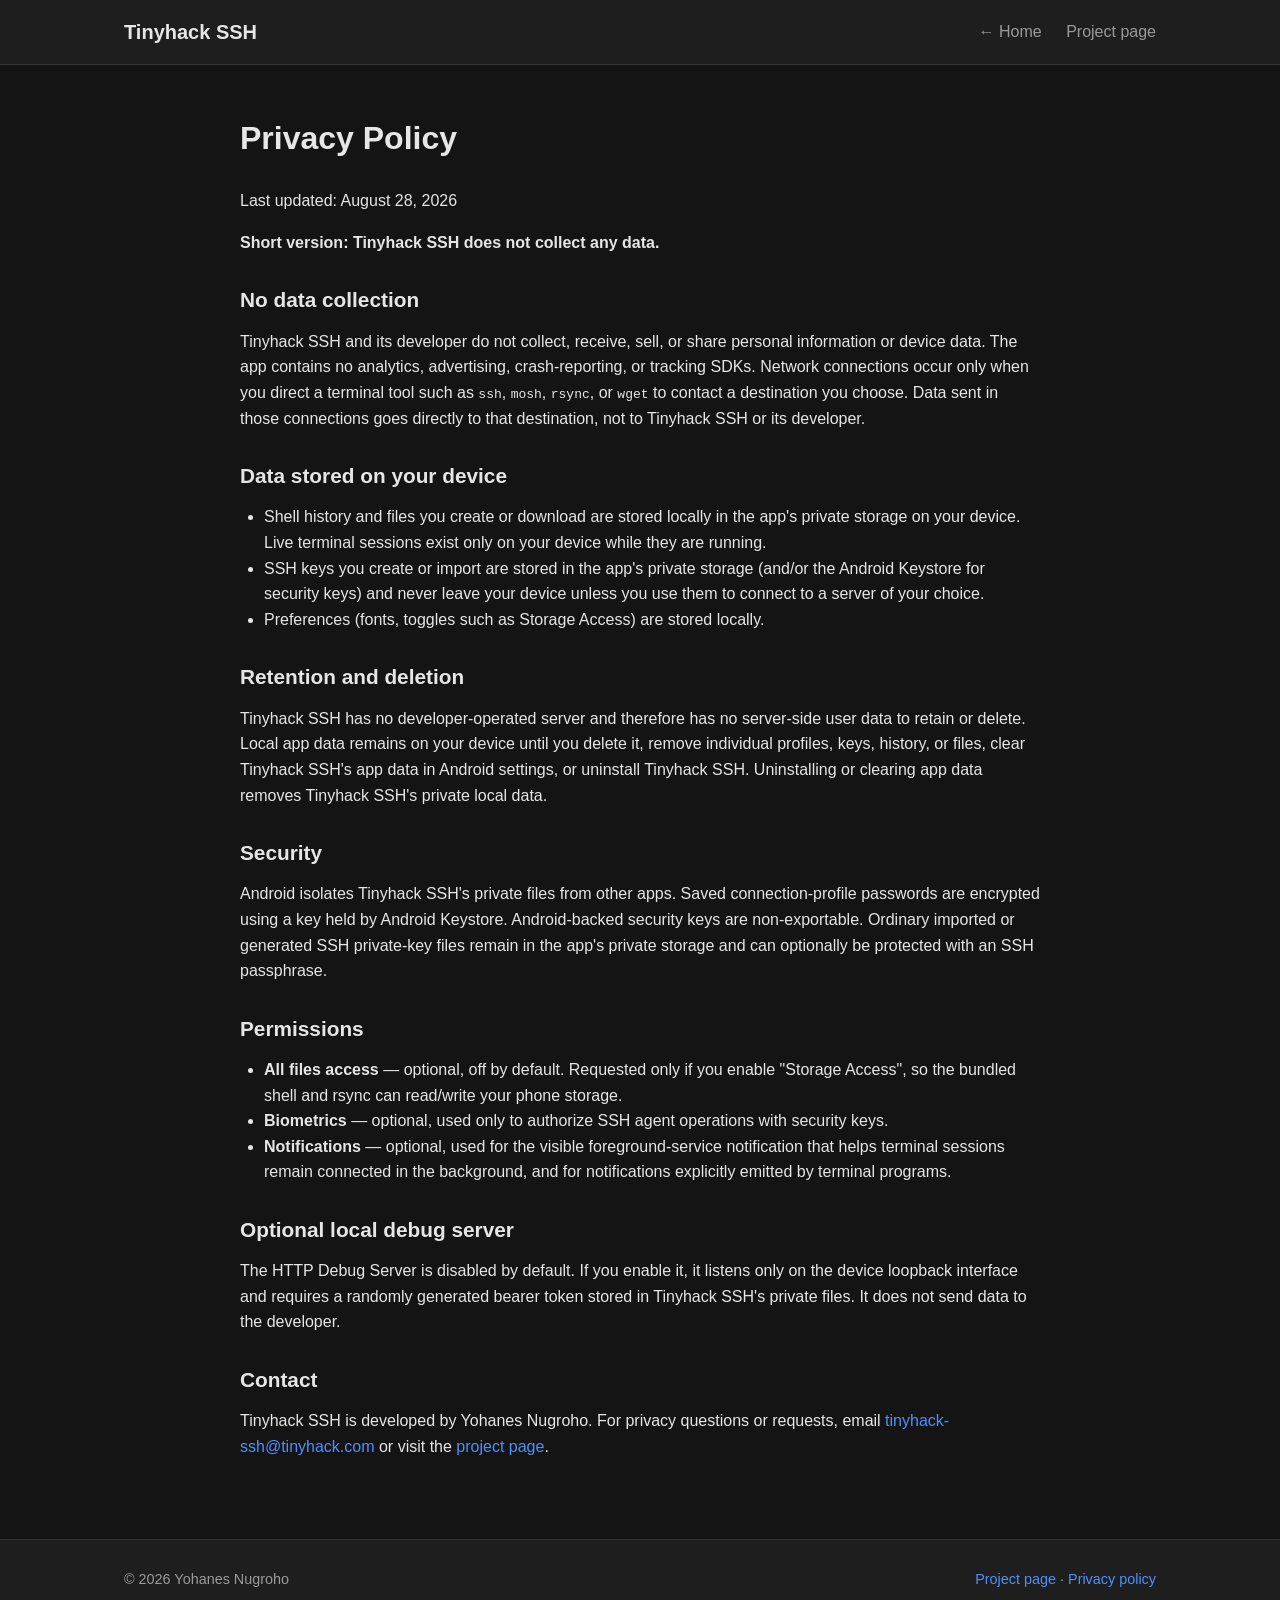
==== website/privacy.html @ 6c98a115 "Tinyhack SSH 1.0.0: Android terminal with Ghostty VT core Standalone terminal emulator porting the G" ====
<!DOCTYPE html>
<html lang="en">
<head>
<meta charset="utf-8">
<meta name="viewport" content="width=device-width, initial-scale=1">
<title>Privacy Policy — Tinyhack SSH</title>
<meta name="description" content="Privacy policy for the Tinyhack SSH terminal emulator for Android.">
<link rel="stylesheet" href="style.css">
</head>
<body>

<header>
  <div class="container">
    <span class="brand">Tinyhack SSH</span>
    <nav>
      <a href="index.html">&larr; Home</a>
      <a href="https://tinyhack.com/tinyhack-ssh/">Project page</a>
    </nav>
  </div>
</header>

<div class="container page">
  <h1>Privacy Policy</h1>
  <p class="muted">Last updated: August 28, 2026</p>

  <p><strong>Short version: Tinyhack SSH does not collect any data.</strong></p>

  <h2>No data collection</h2>
  <p>Tinyhack SSH and its developer do not collect, receive, sell, or share personal information or device data. The app contains no analytics, advertising, crash-reporting, or tracking SDKs. Network connections occur only when you direct a terminal tool such as <code>ssh</code>, <code>mosh</code>, <code>rsync</code>, or <code>wget</code> to contact a destination you choose. Data sent in those connections goes directly to that destination, not to Tinyhack SSH or its developer.</p>

  <h2>Data stored on your device</h2>
  <ul>
    <li>Shell history and files you create or download are stored locally in the app's private storage on your device. Live terminal sessions exist only on your device while they are running.</li>
    <li>SSH keys you create or import are stored in the app's private storage (and/or the Android Keystore for security keys) and never leave your device unless you use them to connect to a server of your choice.</li>
    <li>Preferences (fonts, toggles such as Storage Access) are stored locally.</li>
  </ul>

  <h2>Retention and deletion</h2>
  <p>Tinyhack SSH has no developer-operated server and therefore has no server-side user data to retain or delete. Local app data remains on your device until you delete it, remove individual profiles, keys, history, or files, clear Tinyhack SSH's app data in Android settings, or uninstall Tinyhack SSH. Uninstalling or clearing app data removes Tinyhack SSH's private local data.</p>

  <h2>Security</h2>
  <p>Android isolates Tinyhack SSH's private files from other apps. Saved connection-profile passwords are encrypted using a key held by Android Keystore. Android-backed security keys are non-exportable. Ordinary imported or generated SSH private-key files remain in the app's private storage and can optionally be protected with an SSH passphrase.</p>

  <h2>Permissions</h2>
  <ul>
    <li><strong>All files access</strong> — optional, off by default. Requested only if you enable "Storage Access", so the bundled shell and rsync can read/write your phone storage.</li>
    <li><strong>Biometrics</strong> — optional, used only to authorize SSH agent operations with security keys.</li>
    <li><strong>Notifications</strong> — optional, used for the visible foreground-service notification that helps terminal sessions remain connected in the background, and for notifications explicitly emitted by terminal programs.</li>
  </ul>

  <h2>Optional local debug server</h2>
  <p>The HTTP Debug Server is disabled by default. If you enable it, it listens only on the device loopback interface and requires a randomly generated bearer token stored in Tinyhack SSH's private files. It does not send data to the developer.</p>

  <h2>Contact</h2>
  <p>Tinyhack SSH is developed by Yohanes Nugroho. For privacy questions or requests, email <a href="mailto:tinyhack-ssh@tinyhack.com">tinyhack-ssh@tinyhack.com</a> or visit the <a href="https://tinyhack.com/tinyhack-ssh/">project page</a>.</p>
</div>

<footer>
  <div class="container">
    <span>&copy; 2026 Yohanes Nugroho</span>
    <span><a href="https://tinyhack.com/tinyhack-ssh/">Project page</a> &middot; <a href="https://tinyhack.com/tinyhack-ssh/privacy.html">Privacy policy</a></span>
  </div>
</footer>

</body>
</html>
---- website/style.css ----
:root {
  --bg: #141414;
  --bg-alt: #1e1e1e;
  --card: #232323;
  --text: #e6e6e6;
  --muted: #9a9a9a;
  --accent: #4d90fe;
  --border: #333;
}

* { box-sizing: border-box; margin: 0; padding: 0; }

body {
  background: var(--bg);
  color: var(--text);
  font-family: -apple-system, BlinkMacSystemFont, "Segoe UI", Roboto, Helvetica, Arial, sans-serif;
  line-height: 1.6;
}

a { color: var(--accent); text-decoration: none; }
a:hover { text-decoration: underline; }

.container { max-width: 1080px; margin: 0 auto; padding: 0 24px; }

header {
  background: var(--bg-alt);
  border-bottom: 1px solid var(--border);
  padding: 16px 0;
  position: sticky;
  top: 0;
  z-index: 10;
}
header .container { display: flex; align-items: center; justify-content: space-between; }
.brand { font-size: 1.25rem; font-weight: 700; color: var(--text); }
nav a { margin-left: 20px; color: var(--muted); }
nav a:hover { color: var(--text); text-decoration: none; }

.hero {
  padding: 72px 0 56px;
  text-align: center;
  background: linear-gradient(180deg, var(--bg-alt) 0%, var(--bg) 100%);
}
.hero h1 { font-size: 2.8rem; letter-spacing: -0.5px; }
.hero .tagline { font-size: 1.25rem; color: var(--muted); margin: 16px auto 28px; max-width: 720px; }
.btn {
  display: inline-block;
  background: var(--accent);
  color: #fff;
  padding: 12px 28px;
  border-radius: 8px;
  font-weight: 600;
  margin: 4px 8px;
}
.btn:hover { filter: brightness(1.1); text-decoration: none; }
.btn.secondary { background: transparent; border: 1px solid var(--accent); color: var(--accent); }
.badge {
  display: inline-block;
  background: var(--card);
  border: 1px solid var(--border);
  color: var(--muted);
  border-radius: 999px;
  padding: 4px 14px;
  font-size: 0.85rem;
  margin-bottom: 24px;
}

section { padding: 48px 0; }
section h2 { font-size: 1.7rem; margin-bottom: 24px; text-align: center; }

.features {
  display: grid;
  grid-template-columns: repeat(auto-fit, minmax(300px, 1fr));
  gap: 16px;
}
.feature {
  background: var(--card);
  border: 1px solid var(--border);
  border-radius: 12px;
  padding: 20px;
}
.feature h3 { font-size: 1.05rem; margin-bottom: 8px; color: var(--accent); }
.feature p { color: var(--muted); font-size: 0.95rem; }

.screenshots {
  display: grid;
  grid-template-columns: repeat(auto-fit, minmax(240px, 1fr));
  gap: 20px;
  justify-items: center;
}
.shot {
  background: #000;
  border: 1px solid var(--border);
  border-radius: 18px;
  overflow: hidden;
  max-width: 280px;
  box-shadow: 0 8px 30px rgba(0, 0, 0, 0.5);
}
.shot img { display: block; width: 100%; height: auto; }
.shot figcaption { padding: 10px 14px; font-size: 0.85rem; color: var(--muted); background: var(--card); }

footer {
  border-top: 1px solid var(--border);
  background: var(--bg-alt);
  padding: 28px 0;
  color: var(--muted);
  font-size: 0.9rem;
}
footer .container { display: flex; flex-wrap: wrap; gap: 12px; justify-content: space-between; }

.page { padding: 48px 0 64px; max-width: 800px; }
.page h1 { margin-bottom: 24px; }
.page h2 { font-size: 1.3rem; margin: 28px 0 12px; text-align: left; }
.page p, .page ul { color: var(--text); margin-bottom: 16px; }
.page ul { padding-left: 24px; }
.muted { color: var(--muted); }
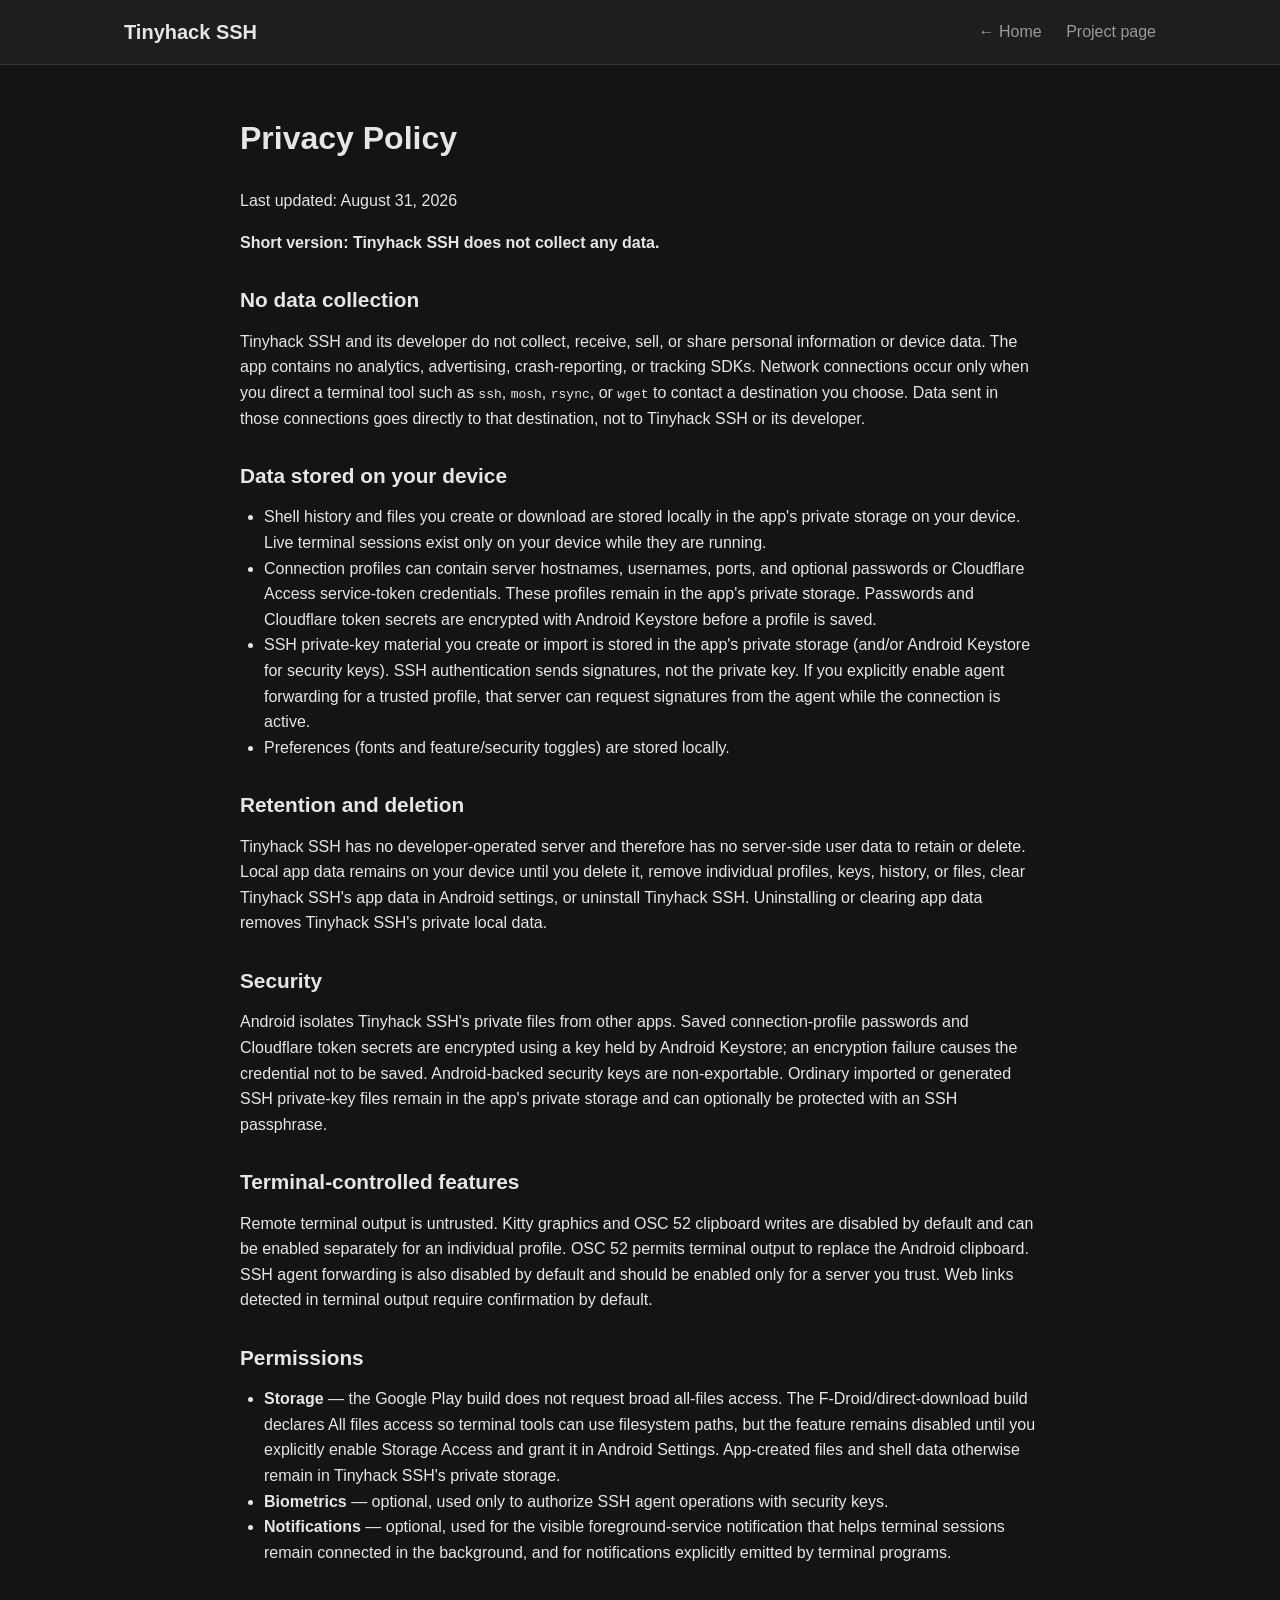
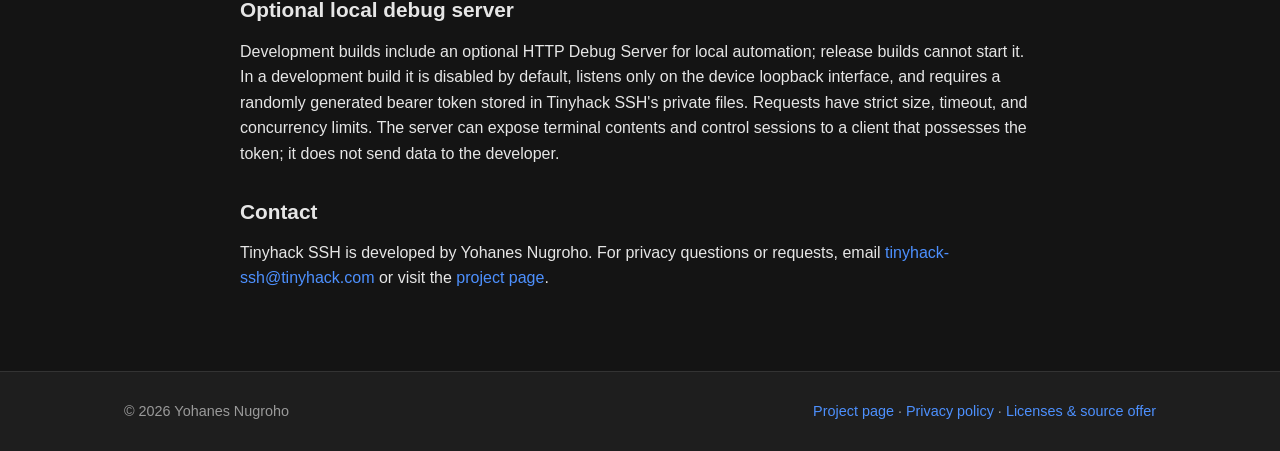
==== commit 2cb08dff: "Release Tinyhack SSH 1.0.1" ====
--- a/website/privacy.html
+++ b/website/privacy.html
@@ -21,7 +21,7 @@
 
 <div class="container page">
   <h1>Privacy Policy</h1>
-  <p class="muted">Last updated: August 28, 2026</p>
+  <p class="muted">Last updated: August 31, 2026</p>
 
   <p><strong>Short version: Tinyhack SSH does not collect any data.</strong></p>
 
@@ -31,25 +31,29 @@
   <h2>Data stored on your device</h2>
   <ul>
     <li>Shell history and files you create or download are stored locally in the app's private storage on your device. Live terminal sessions exist only on your device while they are running.</li>
-    <li>SSH keys you create or import are stored in the app's private storage (and/or the Android Keystore for security keys) and never leave your device unless you use them to connect to a server of your choice.</li>
-    <li>Preferences (fonts, toggles such as Storage Access) are stored locally.</li>
+    <li>Connection profiles can contain server hostnames, usernames, ports, and optional passwords or Cloudflare Access service-token credentials. These profiles remain in the app's private storage. Passwords and Cloudflare token secrets are encrypted with Android Keystore before a profile is saved.</li>
+    <li>SSH private-key material you create or import is stored in the app's private storage (and/or Android Keystore for security keys). SSH authentication sends signatures, not the private key. If you explicitly enable agent forwarding for a trusted profile, that server can request signatures from the agent while the connection is active.</li>
+    <li>Preferences (fonts and feature/security toggles) are stored locally.</li>
   </ul>
 
   <h2>Retention and deletion</h2>
   <p>Tinyhack SSH has no developer-operated server and therefore has no server-side user data to retain or delete. Local app data remains on your device until you delete it, remove individual profiles, keys, history, or files, clear Tinyhack SSH's app data in Android settings, or uninstall Tinyhack SSH. Uninstalling or clearing app data removes Tinyhack SSH's private local data.</p>
 
   <h2>Security</h2>
-  <p>Android isolates Tinyhack SSH's private files from other apps. Saved connection-profile passwords are encrypted using a key held by Android Keystore. Android-backed security keys are non-exportable. Ordinary imported or generated SSH private-key files remain in the app's private storage and can optionally be protected with an SSH passphrase.</p>
+  <p>Android isolates Tinyhack SSH's private files from other apps. Saved connection-profile passwords and Cloudflare token secrets are encrypted using a key held by Android Keystore; an encryption failure causes the credential not to be saved. Android-backed security keys are non-exportable. Ordinary imported or generated SSH private-key files remain in the app's private storage and can optionally be protected with an SSH passphrase.</p>
+
+  <h2>Terminal-controlled features</h2>
+  <p>Remote terminal output is untrusted. Kitty graphics and OSC 52 clipboard writes are disabled by default and can be enabled separately for an individual profile. OSC 52 permits terminal output to replace the Android clipboard. SSH agent forwarding is also disabled by default and should be enabled only for a server you trust. Web links detected in terminal output require confirmation by default.</p>
 
   <h2>Permissions</h2>
   <ul>
-    <li><strong>All files access</strong> — optional, off by default. Requested only if you enable "Storage Access", so the bundled shell and rsync can read/write your phone storage.</li>
+    <li><strong>Storage</strong> — the Google Play build does not request broad all-files access. The F-Droid/direct-download build declares All files access so terminal tools can use filesystem paths, but the feature remains disabled until you explicitly enable Storage Access and grant it in Android Settings. App-created files and shell data otherwise remain in Tinyhack SSH's private storage.</li>
     <li><strong>Biometrics</strong> — optional, used only to authorize SSH agent operations with security keys.</li>
     <li><strong>Notifications</strong> — optional, used for the visible foreground-service notification that helps terminal sessions remain connected in the background, and for notifications explicitly emitted by terminal programs.</li>
   </ul>
 
   <h2>Optional local debug server</h2>
-  <p>The HTTP Debug Server is disabled by default. If you enable it, it listens only on the device loopback interface and requires a randomly generated bearer token stored in Tinyhack SSH's private files. It does not send data to the developer.</p>
+  <p>Development builds include an optional HTTP Debug Server for local automation; release builds cannot start it. In a development build it is disabled by default, listens only on the device loopback interface, and requires a randomly generated bearer token stored in Tinyhack SSH's private files. Requests have strict size, timeout, and concurrency limits. The server can expose terminal contents and control sessions to a client that possesses the token; it does not send data to the developer.</p>
 
   <h2>Contact</h2>
   <p>Tinyhack SSH is developed by Yohanes Nugroho. For privacy questions or requests, email <a href="mailto:tinyhack-ssh@tinyhack.com">tinyhack-ssh@tinyhack.com</a> or visit the <a href="https://tinyhack.com/tinyhack-ssh/">project page</a>.</p>
@@ -58,7 +62,7 @@
 <footer>
   <div class="container">
     <span>&copy; 2026 Yohanes Nugroho</span>
-    <span><a href="https://tinyhack.com/tinyhack-ssh/">Project page</a> &middot; <a href="https://tinyhack.com/tinyhack-ssh/privacy.html">Privacy policy</a></span>
+    <span><a href="https://tinyhack.com/tinyhack-ssh/">Project page</a> &middot; <a href="https://tinyhack.com/tinyhack-ssh/privacy.html">Privacy policy</a> &middot; <a href="third-party-notices.txt">Licenses &amp; source offer</a></span>
   </div>
 </footer>
 
--- a/website/style.css
+++ b/website/style.css
@@ -53,6 +53,7 @@
 }
 .btn:hover { filter: brightness(1.1); text-decoration: none; }
 .btn.secondary { background: transparent; border: 1px solid var(--accent); color: var(--accent); }
+.btn.disabled { background: #3a3a3a; color: var(--muted); cursor: not-allowed; }
 .badge {
   display: inline-block;
   background: var(--card);
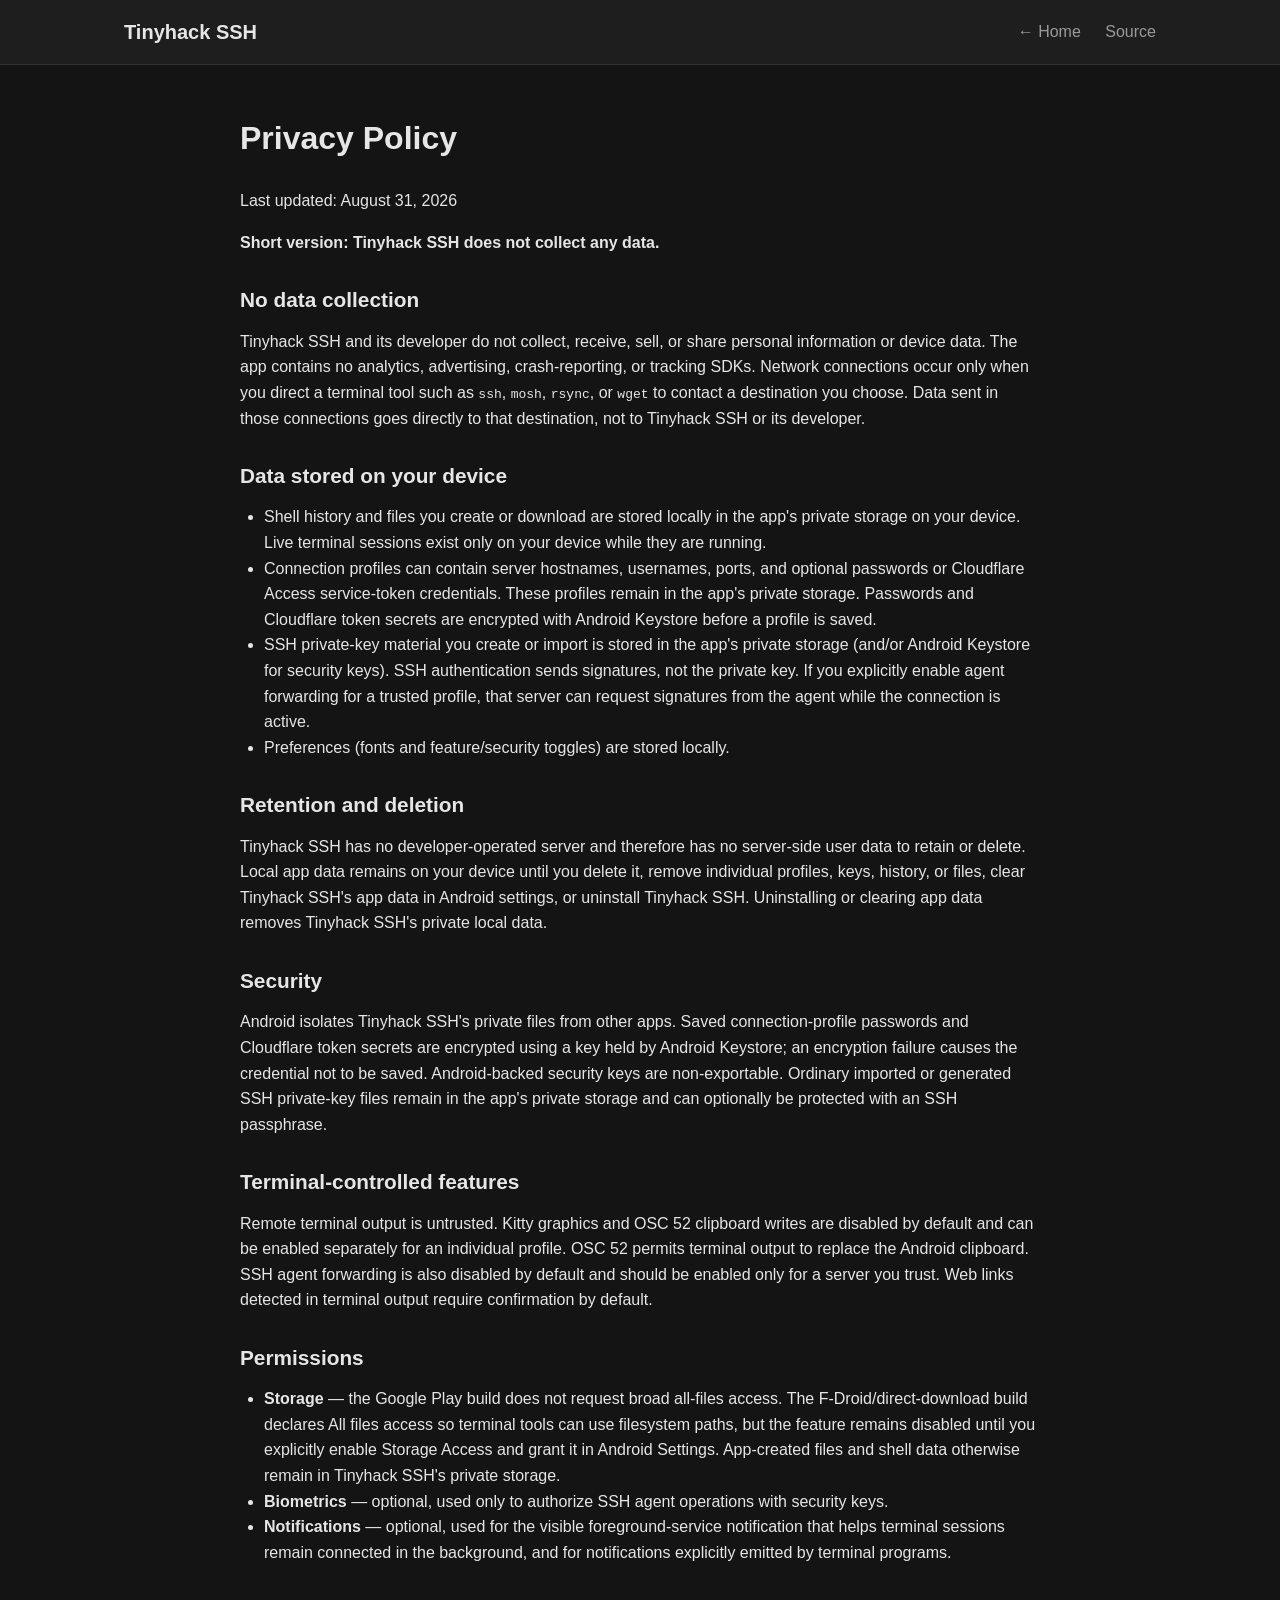
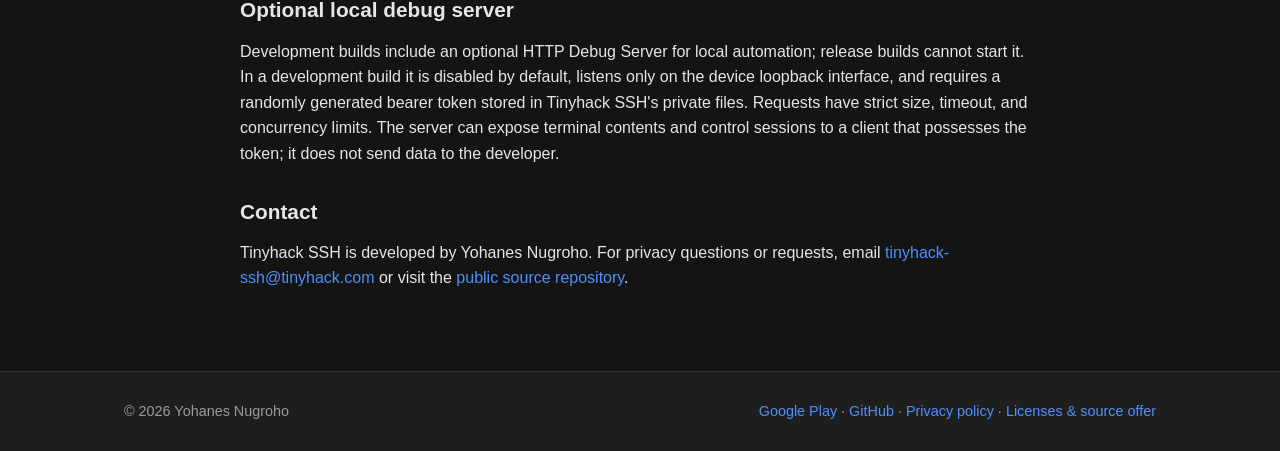
==== commit 856a7ee3: "Publish Play Store and source links" ====
--- a/website/privacy.html
+++ b/website/privacy.html
@@ -14,7 +14,7 @@
     <span class="brand">Tinyhack SSH</span>
     <nav>
       <a href="index.html">&larr; Home</a>
-      <a href="https://tinyhack.com/tinyhack-ssh/">Project page</a>
+      <a href="https://github.com/yohanes/tinyhack-ssh">Source</a>
     </nav>
   </div>
 </header>
@@ -56,13 +56,13 @@
   <p>Development builds include an optional HTTP Debug Server for local automation; release builds cannot start it. In a development build it is disabled by default, listens only on the device loopback interface, and requires a randomly generated bearer token stored in Tinyhack SSH's private files. Requests have strict size, timeout, and concurrency limits. The server can expose terminal contents and control sessions to a client that possesses the token; it does not send data to the developer.</p>
 
   <h2>Contact</h2>
-  <p>Tinyhack SSH is developed by Yohanes Nugroho. For privacy questions or requests, email <a href="mailto:tinyhack-ssh@tinyhack.com">tinyhack-ssh@tinyhack.com</a> or visit the <a href="https://tinyhack.com/tinyhack-ssh/">project page</a>.</p>
+  <p>Tinyhack SSH is developed by Yohanes Nugroho. For privacy questions or requests, email <a href="mailto:tinyhack-ssh@tinyhack.com">tinyhack-ssh@tinyhack.com</a> or visit the <a href="https://github.com/yohanes/tinyhack-ssh">public source repository</a>.</p>
 </div>
 
 <footer>
   <div class="container">
     <span>&copy; 2026 Yohanes Nugroho</span>
-    <span><a href="https://tinyhack.com/tinyhack-ssh/">Project page</a> &middot; <a href="https://tinyhack.com/tinyhack-ssh/privacy.html">Privacy policy</a> &middot; <a href="third-party-notices.txt">Licenses &amp; source offer</a></span>
+    <span><a href="https://play.google.com/store/apps/details?id=com.tinyhack.ssh">Google Play</a> &middot; <a href="https://github.com/yohanes/tinyhack-ssh">GitHub</a> &middot; <a href="https://tinyhack.com/tinyhack-ssh/privacy.html">Privacy policy</a> &middot; <a href="third-party-notices.txt">Licenses &amp; source offer</a></span>
   </div>
 </footer>
 
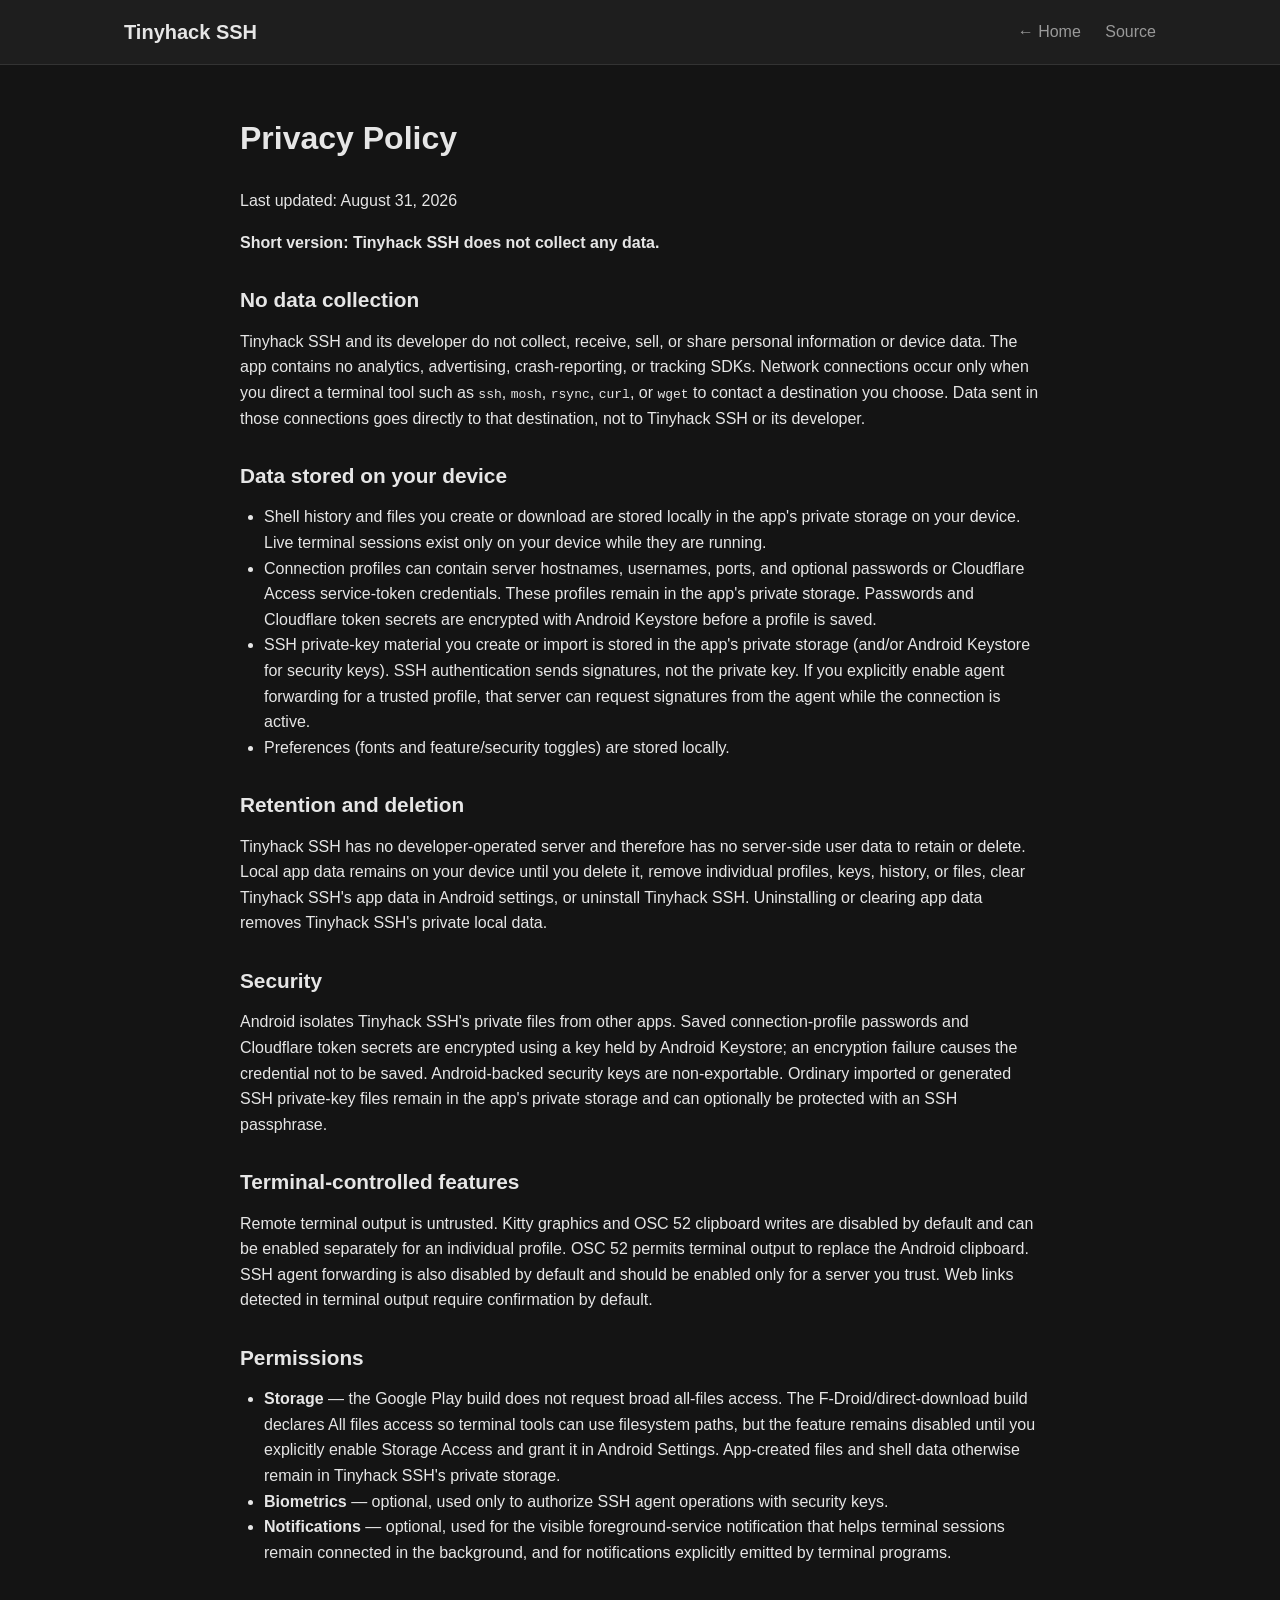
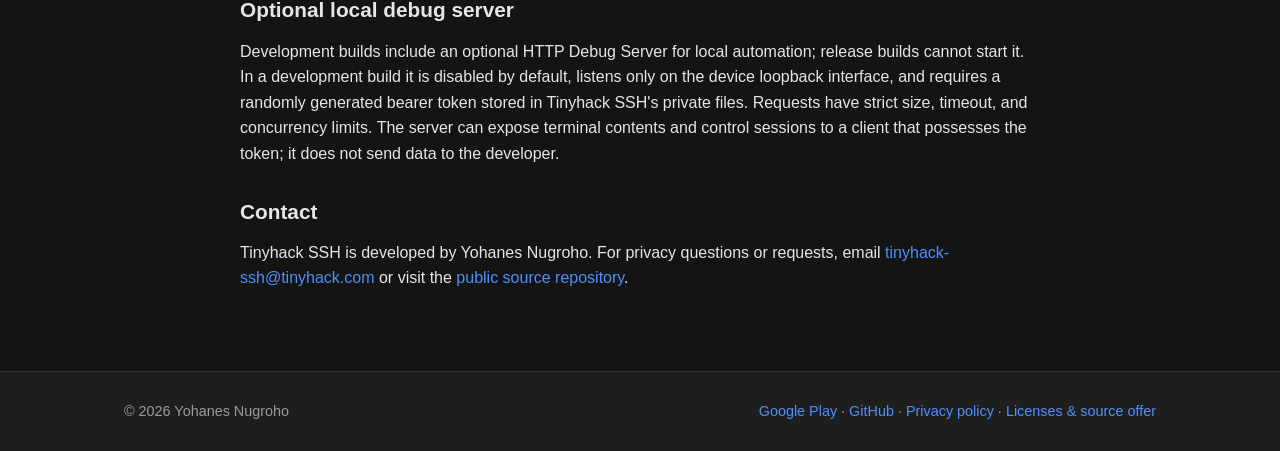
==== commit 6993eb14: "Release 1.0.3 with curl and terminal usability improvements" ====
--- a/website/privacy.html
+++ b/website/privacy.html
@@ -26,7 +26,7 @@
   <p><strong>Short version: Tinyhack SSH does not collect any data.</strong></p>
 
   <h2>No data collection</h2>
-  <p>Tinyhack SSH and its developer do not collect, receive, sell, or share personal information or device data. The app contains no analytics, advertising, crash-reporting, or tracking SDKs. Network connections occur only when you direct a terminal tool such as <code>ssh</code>, <code>mosh</code>, <code>rsync</code>, or <code>wget</code> to contact a destination you choose. Data sent in those connections goes directly to that destination, not to Tinyhack SSH or its developer.</p>
+  <p>Tinyhack SSH and its developer do not collect, receive, sell, or share personal information or device data. The app contains no analytics, advertising, crash-reporting, or tracking SDKs. Network connections occur only when you direct a terminal tool such as <code>ssh</code>, <code>mosh</code>, <code>rsync</code>, <code>curl</code>, or <code>wget</code> to contact a destination you choose. Data sent in those connections goes directly to that destination, not to Tinyhack SSH or its developer.</p>
 
   <h2>Data stored on your device</h2>
   <ul>
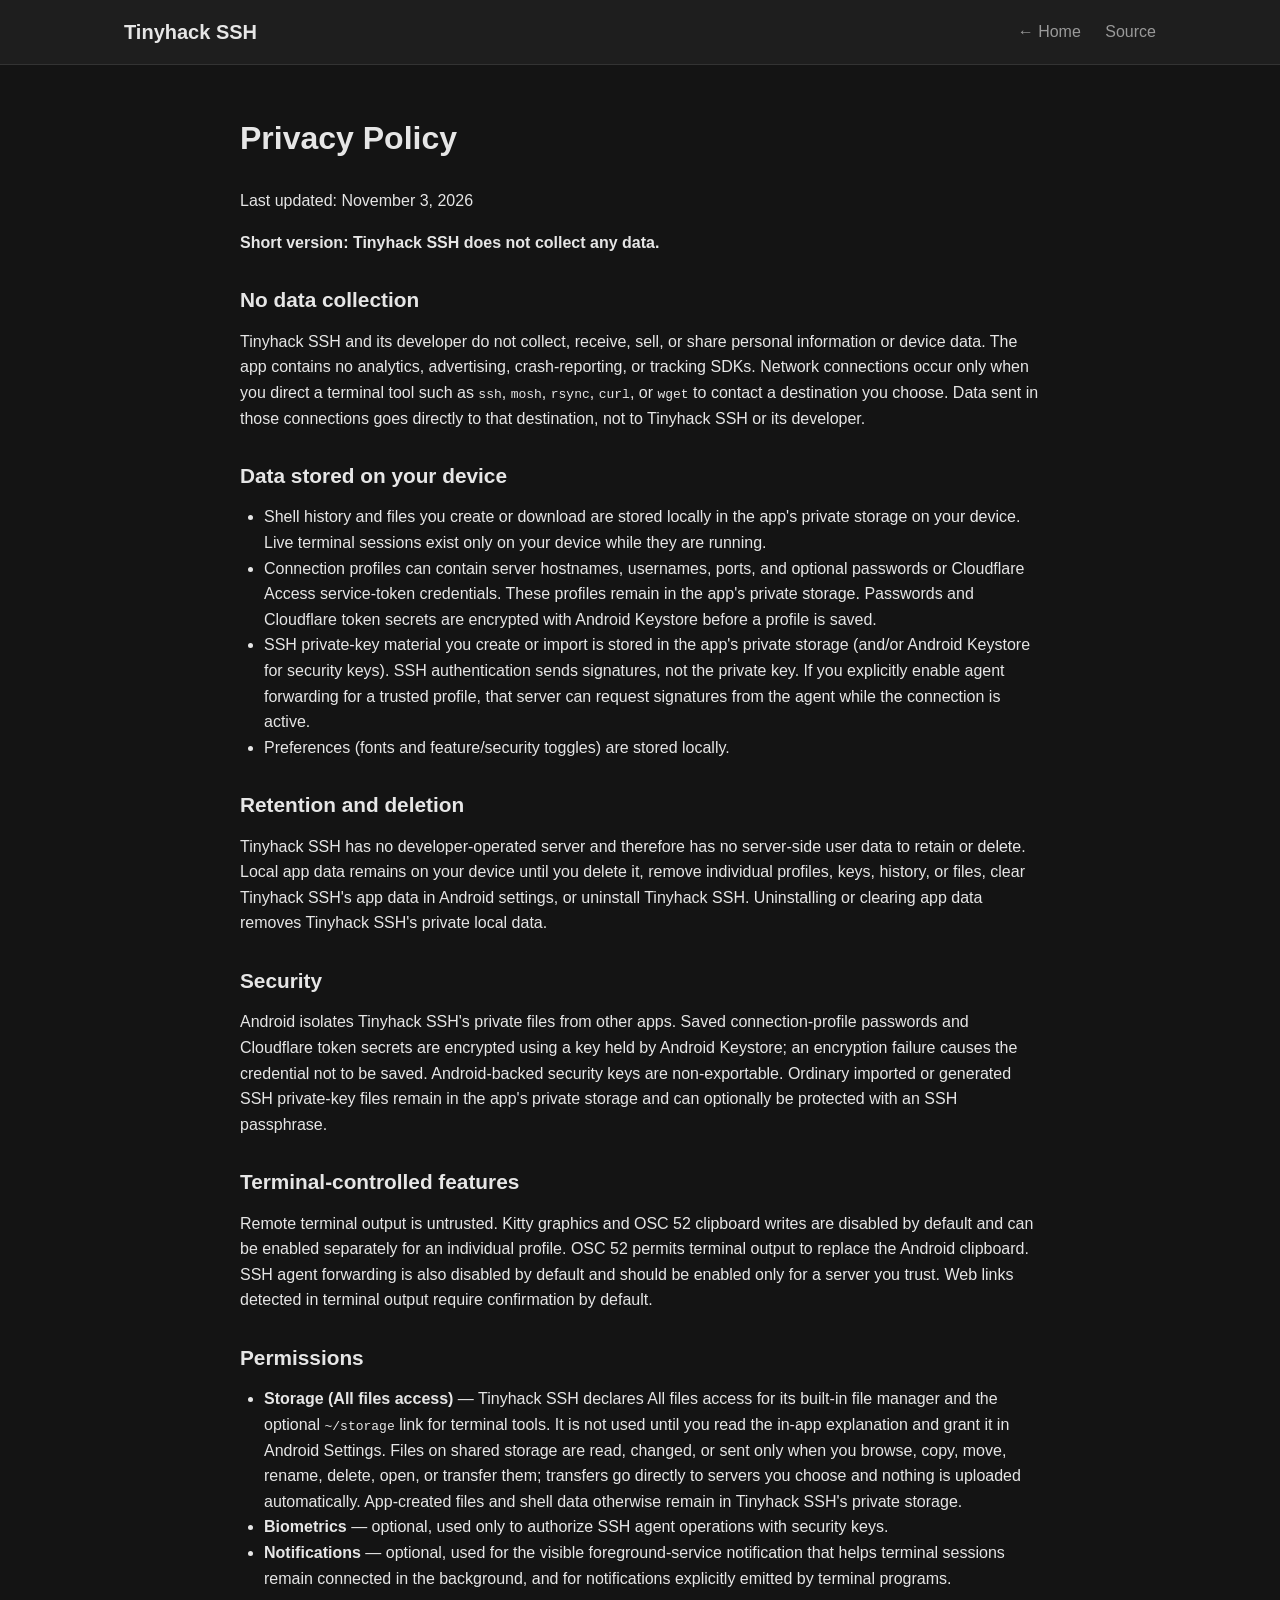
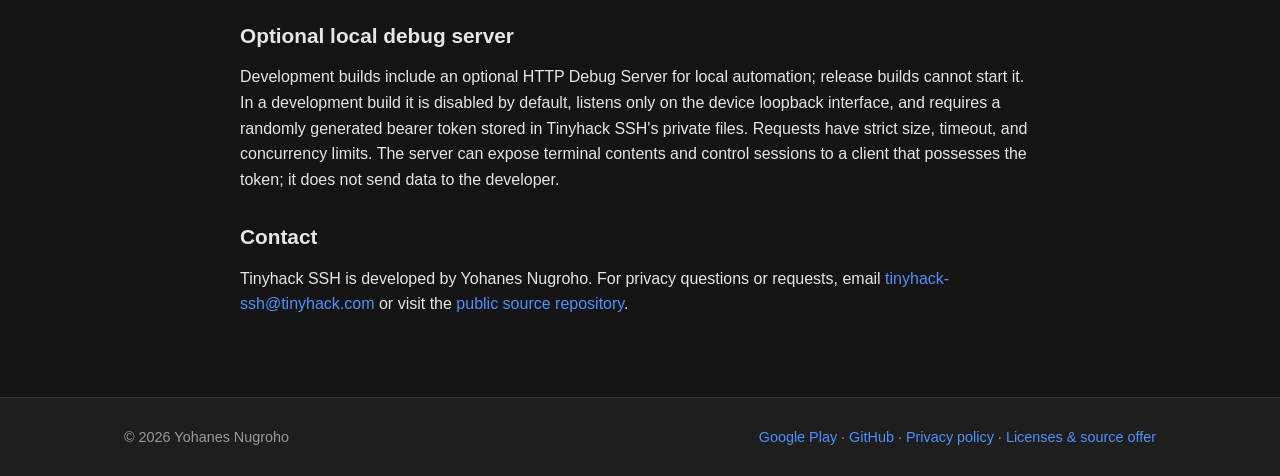
==== commit fb9e4219: "Add file manager and remote file browser; release 1.2.0 - Files screen: browse app home and (with Al" ====
--- a/website/privacy.html
+++ b/website/privacy.html
@@ -21,7 +21,7 @@
 
 <div class="container page">
   <h1>Privacy Policy</h1>
-  <p class="muted">Last updated: August 31, 2026</p>
+  <p class="muted">Last updated: November 3, 2026</p>
 
   <p><strong>Short version: Tinyhack SSH does not collect any data.</strong></p>
 
@@ -47,7 +47,7 @@
 
   <h2>Permissions</h2>
   <ul>
-    <li><strong>Storage</strong> — the Google Play build does not request broad all-files access. The F-Droid/direct-download build declares All files access so terminal tools can use filesystem paths, but the feature remains disabled until you explicitly enable Storage Access and grant it in Android Settings. App-created files and shell data otherwise remain in Tinyhack SSH's private storage.</li>
+    <li><strong>Storage (All files access)</strong> — Tinyhack SSH declares All files access for its built-in file manager and the optional <code>~/storage</code> link for terminal tools. It is not used until you read the in-app explanation and grant it in Android Settings. Files on shared storage are read, changed, or sent only when you browse, copy, move, rename, delete, open, or transfer them; transfers go directly to servers you choose and nothing is uploaded automatically. App-created files and shell data otherwise remain in Tinyhack SSH's private storage.</li>
     <li><strong>Biometrics</strong> — optional, used only to authorize SSH agent operations with security keys.</li>
     <li><strong>Notifications</strong> — optional, used for the visible foreground-service notification that helps terminal sessions remain connected in the background, and for notifications explicitly emitted by terminal programs.</li>
   </ul>
